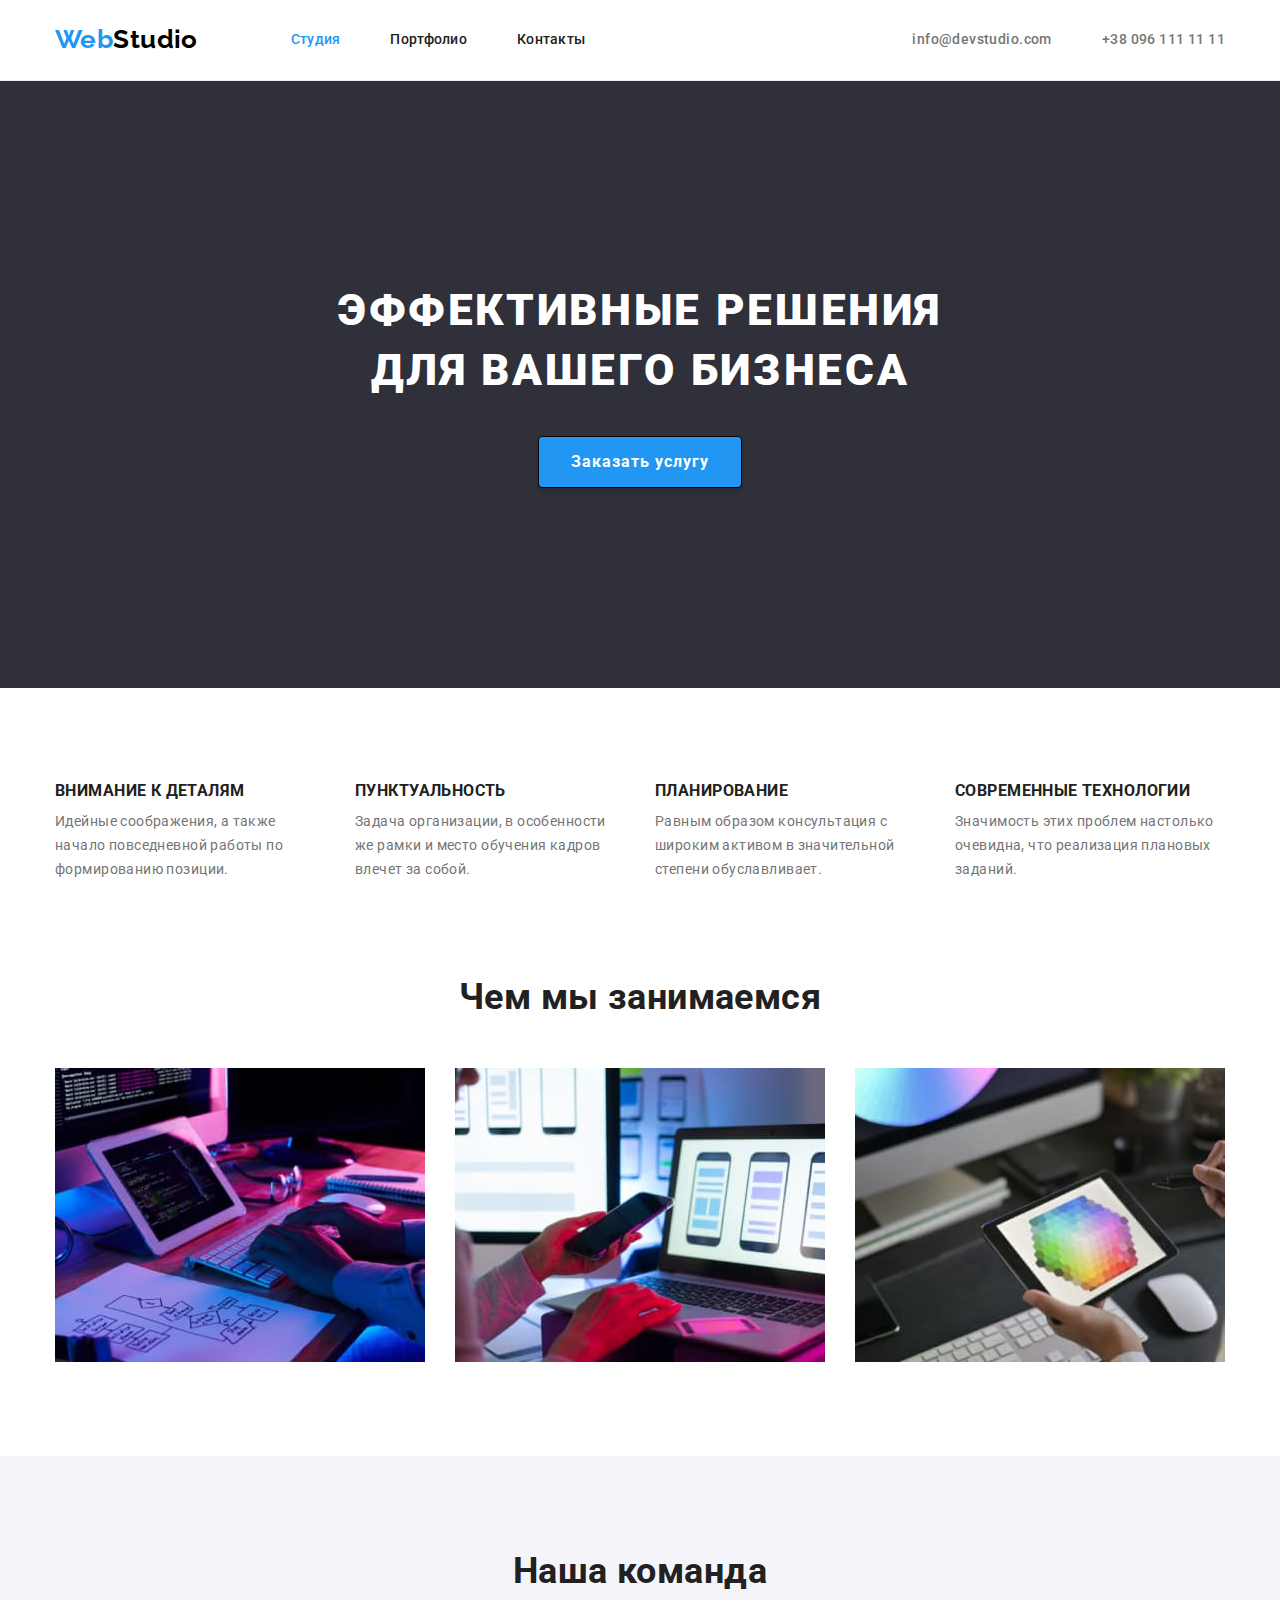
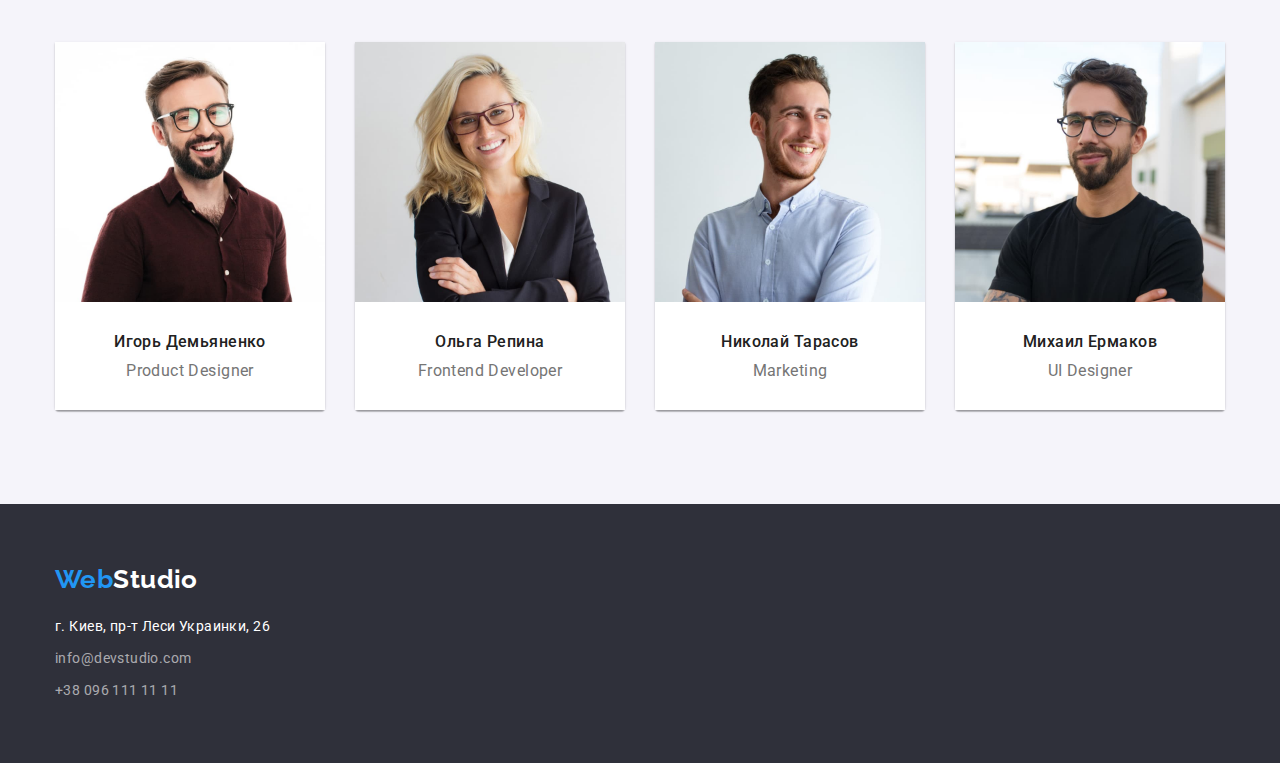
==== index.html @ 7a7e6dae "2231" ====
<!DOCTYPE html>
<html lang="ru">
<head>
    <meta charset="UTF-8">
    <meta name="viewport" content="width=device-width, initial-scale=1.0">
    <title>Document</title>
    <link rel="stylesheet" href="https://cdnjs.cloudflare.com/ajax/libs/modern-normalize/0.6.0/modern-normalize.min.css" />
    <link rel="stylesheet" href="./css/style.css">
    <link rel="preconnect" href="https://fonts.gstatic.com">
    <link href="https://fonts.googleapis.com/css2?family=Raleway:wght@700&family=Roboto:wght@400;500;700;900&display=swap"
        rel="stylesheet">
</head>
<body>
    <!-- Шапка сайта-->
    <header class="header">
        <div class="container header-container">
        <nav class="nav">
            <a href="./index.html" class="logo"> <span class="logo-first-part">Web</span>Studio</a>
            <ul class="nav-list list">
                <li class="nav-item"><a href="./index.html" class="link current">Студия</a> </li>
                <li class="nav-item"><a href="./portfolio.html" class="link">Портфолио</a></li>
                <li class="nav-item"><a href="" class="link">Контакты</a></li>
            </ul>
        </nav>
        <ul class="header-contacts list">
           <li class="contact-item"><a href="mailto:info@devstudio.com" class="link">info@devstudio.com</a></li>
           <li class="contact-item"><a href="tel:+380961111111" class="link">+38 096 111 11 11</a></li> 
        </ul>
        </div>
    </header>
    <main>
<!--  Герой  -->
        <section class="hero ">
            <div class="container hero-container">
                <h1 class="hero-main-title">Эффективные решения <br> для вашего бизнеса</h1>
                <button type="button" class="button">Заказать услугу</button>
            </div>
        </section>
        
        <!-- Преимущества -->
        <section class="advantage section ">
            <div class="container">
            <h2 class="advantage-title visually-hidden">Преимущества</h2> <!--потом в стилях это спрятать-->
            <ul class=" advantage-list list"> 
                <li class="advantage-item">
                    <h3 class="title">Внимание к деталям</h3>
                    <p class="description">Идейные соображения, а также начало повседневной работы по формированию позиции.</p>
                </li>
                <li class="advantage-item">
                    <h3 class="title">Пунктуальность</h3>
                    <p class="description">Задача организации, в особенности же рамки и место обучения кадров влечет за собой.</p>
                </li>
                <li class="advantage-item">
                    <h3 class="title">Планирование</h3>
                    <p class="description">Равным образом консультация с широким активом в значительной степени обуславливает.</p>
                </li>
                <li class="advantage-item">
                    <h3 class="title">Современные технологии</h3>
                    <p class="description">Значимость этих проблем настолько очевидна, что реализация плановых заданий.</p>
                </li>
            </ul>
            </div>
        </section>
<!--  чем мы занимаемся  -->
        <section class="services section">
             <div class="container">
            <h2 class="services-title">Чем мы занимаемся</h2>
            <ul class="services-list list">
                <li class="services-item"><img src="./image/box1.jpg" alt="первое занятие" width="370"></li>
                <li class="services-item"><img src="./image/box2.jpg" alt="второе занятие" width="370"></li>
                <li class="services-item"><img src="./image/box3.jpg" alt="третее занятие" width="370"></li>
            </ul>
            </div>
        </section>
<!--  Наша команда  -->
        <section class="team section">
            <div class="container">
            <h2 class="team-title">Наша команда</h2>
            <ul class="team-list list">
                <li class="team-item"><img src="./image/teamCard1.jpg" alt="фото" width="270">
                    <div class="teamcard">
                        <h3 class="title">Игорь Демьяненко</h3>
                        <p class="profession">Product Designer</p>
                    </div>
                </li>
                <li class="team-item"><img src="./image/teamCard2.jpg" alt="фото" width="270">
                    <div class="teamcard">
                        <h3 class="title">Ольга Репина</h3>
                        <p class="profession">Frontend Developer</p>
                    </div>
                </li>
                <li class="team-item"><img src="./image/teamCard3.jpg" alt="фото" width="270">
                    <div class="teamcard">
                        <h3 class="title">Николай Тарасов</h3>
                        <p class="profession">Marketing</p>
                    </div>
                </li>
                <li class="team-item"><img src="./image/teamCard4.jpg" alt="фото" width="270">
                    <div class="teamcard">
                        <h3 class="title">Михаил Ермаков</h3>
                        <p class="profession">UI Designer</p>
                    </div>
                </li>
            </ul>
            </div>
        </section>
    </main>
<!--  Подвал  -->
    <footer class="footer">
        <div class="container footer-conteiner">
            <div class="footer-logo"><a href="./index.html" class="logo"> <span class="logo-first-part">Web</span>Studio</a></div>
            <address class="footer-address">
                <ul class=" footer-address-list list">
                    <li class="footer-item"><a href="https://goo.gl/maps/7bhKxrSPHDtLt3ww5" class="map link">г. Киев, пр-т Леси Украинки, 26</a></li>
                    <li class="footer-item"><a href="mailto:info@devstudio.com" class="link">info@devstudio.com </a></li>
                    <li class="footer-item"><a href="tel:+380961111111" class="link">+38 096 111 11 11</a></li>
                </ul>  
            </address>
        </div>
    </footer>  
</body>
</html>
---- css/style.css ----
/* цвет основного текста rgba(33, 33, 33, 1)
 */
/* вторичный цвет текста rgba(117, 117, 117, 1) 
;
 */
/* белый rgba(255, 255, 255, 1)  */
/* акцент rgba(33, 150, 243, 1)
 */
/* вторичный цвет фона rgba(245, 244, 250, 1) */

:root {
  --primary-text-color: rgba(117, 117, 117, 1);
  --title-text-color: rgba(33, 33, 33, 1);
  --accent-color: rgba(33, 150, 243, 1);
  --primary-white-color: rgba(255, 255, 255, 1);
  --secondary-grey-color: rgba(245, 244, 250, 1);
  --primary-logo-color: rgba(0, 0, 0, 1);
  --footer-contacts-color: rgba(255, 255, 255, 0.6);
  --border-header-bottom: rgba(236, 236, 236, 1);
  --background-color: rgba(47, 48, 58, 1);
}

body {
  background-color: var(--primary-white-color);
  color: var(--primary-text-color);
  font-family: 'Roboto', sans-serif;
  font-weight: normal;
  font-size: 14px;
  letter-spacing: 0.03em;
}

/* ------------------------------- Components ------------------------------- */

.list {
  list-style: none;
}
.link {
  text-decoration: none;
}
h1,
h2,
h3,
h4,
h5,
p {
  margin-top: 0;
  margin-bottom: 0;
}
ul,
li {
  margin-top: 0;
  margin-bottom: 0;
  padding-left: 0;
}
img {
  display: block;
}
.container {
  margin: 0 auto;
  width: 1200px;
  padding-left: 15px;
  padding-right: 15px;
}
.section {
  padding-top: 94px;
  padding-bottom: 94px;
}

/* ----------------------------- End  Components ---------------------------- */

/* --------------------------------- Header --------------------------------- */
/* ---------------------------------- logo ---------------------------------- */
.header {
  border-bottom: 1px solid var(--border-header-bottom);
  padding-top: 24px;
  padding-bottom: 25px;
}
.header-container {
  display: flex;
  align-items: center;
  justify-content: space-between;
}
.nav {
  display: flex;
  align-items: center;
}
.nav-list {
  display: flex;
  align-items: center;
}
.nav-item:not(:last-child) {
  margin-right: 50px;
}
.logo {
  font-family: 'Raleway', sans-serif;
  font-weight: bold;
  font-size: 26px;
  line-height: 1.19;
  text-decoration: none;
  margin-right: 93px;
}
.logo-first-part {
  color: var(--accent-color);
}
.header .logo {
  color: var(--primary-logo-color);
}
/*                                  End logo                                  */

.nav-list .link {
  color: var(--title-text-color);
  font-weight: 500;
  line-height: 1.14;
  letter-spacing: 0.02em;
}
.header-contacts {
  display: flex;
  align-items: center;
}
.contact-item:not(:last-child) {
  margin-right: 50px;
}
.header-contacts .link {
  color: var(--primary-text-color);
  font-weight: 500;
}
.nav-list .link:hover,
.nav-list .link:focus,
.header-contacts .link:hover,
.header-contacts .link:focus {
  color: var(--accent-color);
}
.nav-list .link.current {
  color: var(--accent-color);
}
/* ------------------------------ End header ------------------------------ */

/* ---------------------------------- Hero ---------------------------------- */

.hero {
  background-color: var(--background-color);
  padding-top: 200px;
  padding-bottom: 200px;
  text-align: center;
}
.hero-main-title {
  color: var(--primary-white-color);
  font-weight: 900;
  font-size: 44px;
  line-height: 1.36;
  text-align: center;
  letter-spacing: 0.06em;
  text-transform: uppercase;
  /* Так можно делать или это полный пипец? */
  margin-bottom: 35px;
}
/* Button */
.button {
  color: var(--primary-white-color);
  background-color: var(--accent-color);
  font-weight: bold;
  font-size: 16px;
  line-height: 1.87;
  text-align: center;
  letter-spacing: 0.06em;
  cursor: pointer;
  padding: 10px 32px;
  border: 1px solid var(--primary-logo-color);
  box-shadow: 0px 4px 4px rgba(0, 0, 0, 0.15);
  border-radius: 4px;
}
.button:focus,
.button:hover {
  background-color: rgb(24, 140, 232);
}
/* -------------------------------- End hero -------------------------------- */

/* -------------------------------- Advantage ------------------------------- */
.advantage {
  padding-bottom: 0;
  padding-bottom: 47px;
}
.advantage-list {
  display: flex;
  align-items: center;
  margin-left: -30px;
}
.advantage-item {
  margin-left: 30px;
  flex-basis: calc((100% - 120px) / 4);
}
.advantage-list .title {
  line-height: 1.14;
  text-transform: uppercase;
  color: var(--title-text-color);
  font-weight: bold;
  margin-bottom: 10px;
}
.advantage-list .description {
  line-height: 1.71;
}

.visually-hidden {
  position: absolute;
  width: 1px;
  height: 1px;
  margin: -1px;
  border: 0;
  padding: 0;
  white-space: nowrap;
  clip-path: inset(100%);
  clip: rect(0 0 0 0);
  overflow: hidden;
}
/* ------------------------------ End Advantage ----------------------------- */

/* -------------------------------- Services -------------------------------- */
.services {
  padding-top: 0;
  padding-top: 47px;
}
.services-title {
  margin-bottom: 50px;
  font-weight: bold;
  font-size: 36px;
  line-height: 1.17;
  text-align: center;
  color: var(--title-text-color);
}
.services-list {
  display: flex;
  align-items: center;
  margin-left: -30px;
}
.services-item {
  margin-left: 30px;
  flex-basis: calc((100% - 90px) / 3);
}
/* ------------------------------ End Services ------------------------------ */

/* ---------------------------------- Team ---------------------------------- */
.team {
  background-color: var(--secondary-grey-color);
}
.team-title {
  font-weight: bold;
  font-size: 36px;
  line-height: 1.17;
  text-align: center;
  color: var(--title-text-color);
  margin-bottom: 50px;
}
.team-list {
  display: flex;
  align-items: center;
  margin-left: -30px;
  margin-top: -30px;
  text-align: center;
}
.team-item {
  margin-top: 30px;
  margin-left: 30px;
  flex-basis: calc((100% - 120px) / 4);
  box-shadow: 0px 1px 3px rgba(0, 0, 0, 0.12), 0px 1px 1px rgba(0, 0, 0, 0.14),
    0px 2px 1px rgba(0, 0, 0, 0.2);
  border-radius: 0px 0px 4px 4px;
}
.team-list .title {
  font-weight: 500;
  font-size: 16px;
  line-height: 1.19;
  color: var(--title-text-color);
  margin-bottom: 10px;
}
.team-list .profession {
  font-size: 16px;
  line-height: 1.19;
}
.teamcard {
  padding-top: 30px;
  padding-bottom: 30px;
  background-color: var(--primary-white-color);
}

/* -------------------------------- End team -------------------------------- */

/* --------------------------------- Footer --------------------------------- */
/* ---------------------------------- logo ---------------------------------- */

.footer {
  background-color: var(--background-color);
  padding-top: 60px;
  padding-bottom: 60px;
}

.footer .logo {
  color: var(--primary-white-color);
}
.footer-logo {
  margin-bottom: 20px;
}
/*                                  End logo                                  */
.footer-address-list .link {
  line-height: 1.71;
  color: var(--footer-contacts-color);
  font-style: normal;
}
.footer-address-list {
  display: flex;
  flex-direction: column;
}
.footer-item:not(:last-child) {
  margin-bottom: 8px;
}
.footer-address-list .map {
  color: var(--primary-white-color);
}

.footer-address .link:hover,
.footer-address .link:focus,
.footer-address-list .link:hover,
.footer-address-list .link:focus {
  color: var(--accent-color);
}

/* -------------------------------- Portfolio ------------------------------- */
/* filtr pozition */
.portfolio-filtr {
  display: flex;
  justify-content: center;
  margin-bottom: 50px;
}
.filtr-item:not(:last-child) {
  margin-right: 8px;
}
.filtr-item:last-child {
  margin-right: 0;
}
/* End filtr pozition */

.portfolio-filtr .button {
  color: var(--title-text-color);
  background-color: var(--secondary-grey-color);
  font-weight: 500;
  line-height: 1.39;
  padding: 6px 22px;
  box-shadow: none;
  border: 0;
}
.portfolio-filtr .button:focus,
.portfolio-filtr .button:hover {
  color: var(--primary-white-color);
  background-color: var(--accent-color);
  box-shadow: 0px 3px 1px rgba(0, 0, 0, 0.1), 0px 1px 2px rgba(0, 0, 0, 0.08),
    0px 2px 2px rgba(0, 0, 0, 0.12);
}

.portfolio-list {
  display: flex;
  flex-wrap: wrap;
  margin-bottom: -30px;
}
.portfolio-item:nth-child(n) {
  margin-right: 30px;
  margin-bottom: 30px;
}
.portfolio-item:nth-child(3n) {
  margin-right: 0;
}

.portfolio-list .portfolio-title {
  color: var(--title-text-color);
  font-style: 700;
  font-size: 18px;
  line-height: 1.71;
  letter-spacing: 0.06em;
  margin-bottom: 4px;
}

.portfolio-list .description {
  font-size: 16px;
  line-height: 1.87;
}
.portflio-text-position {
  padding: 20px 24px;
  border: 1px solid #eeeeee;
  border-top: 0;
}
/* --------------------------------End Portfolio ------------------------------- */
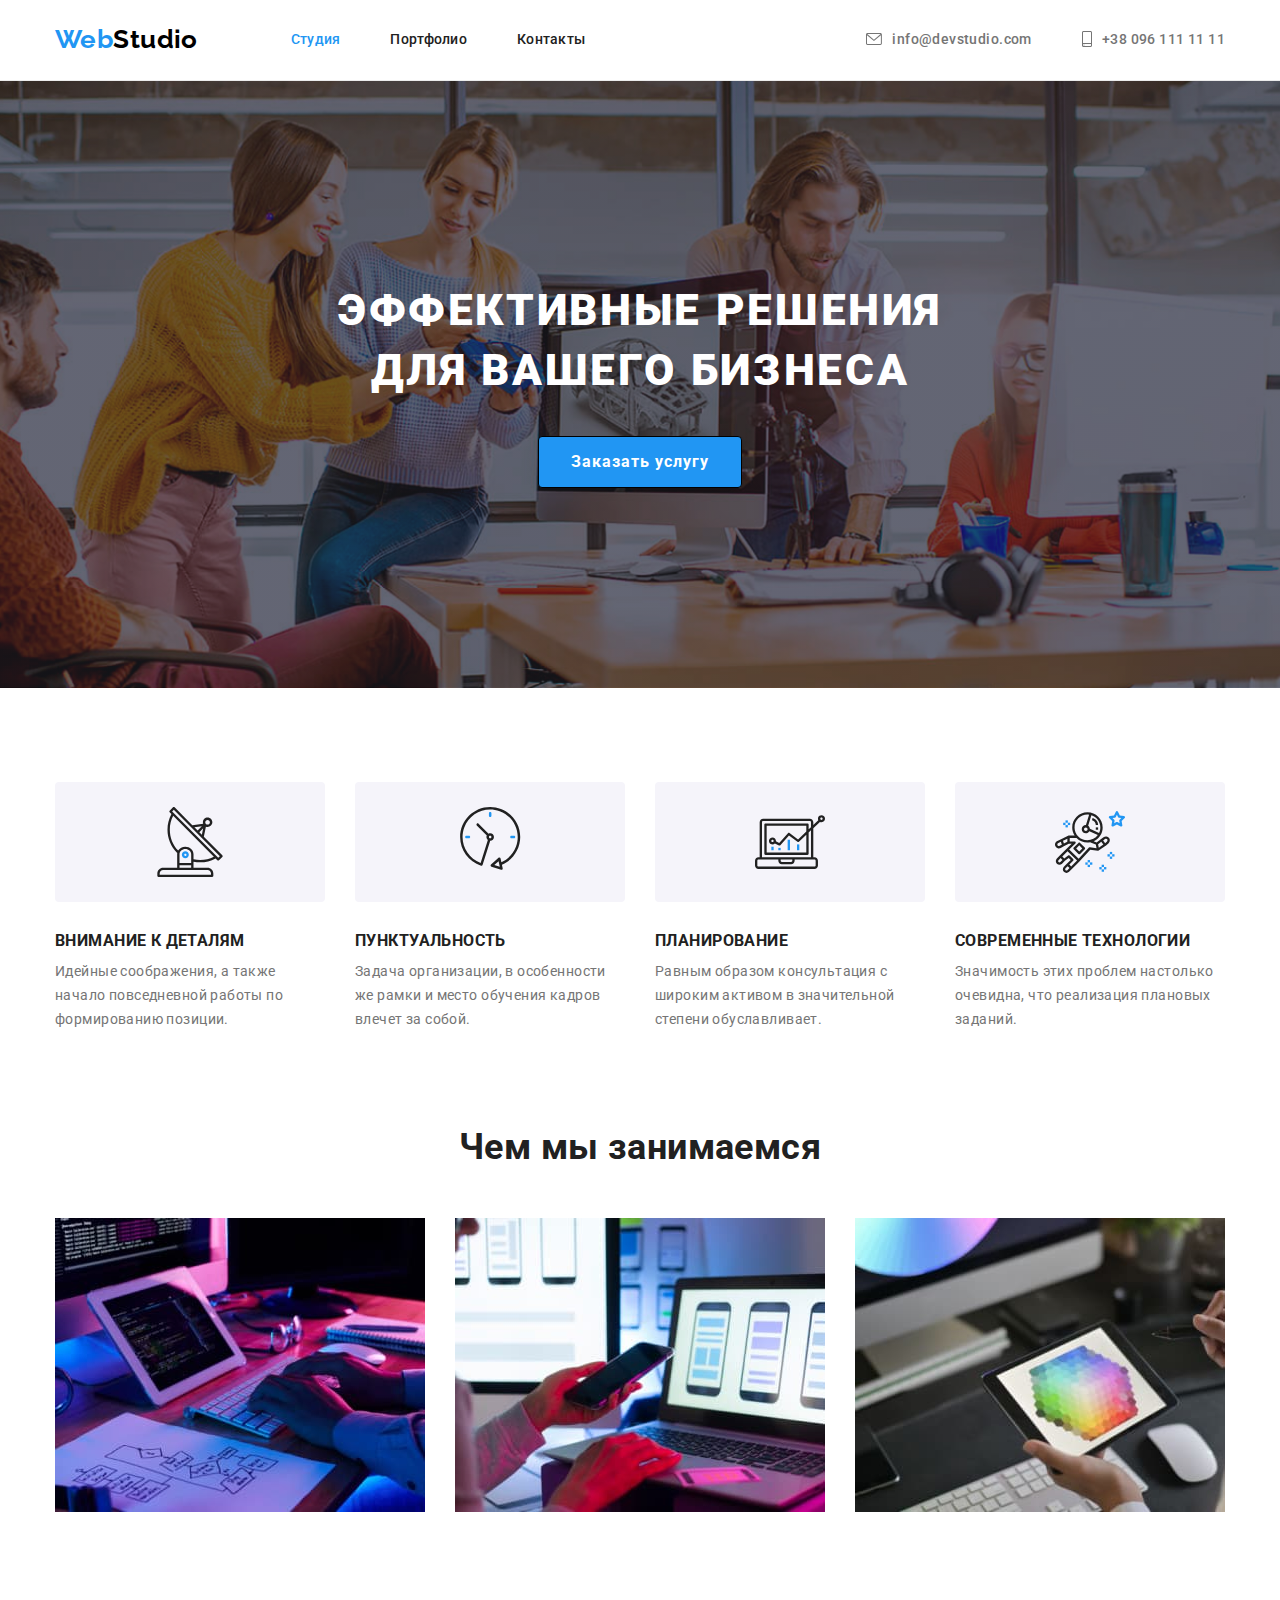
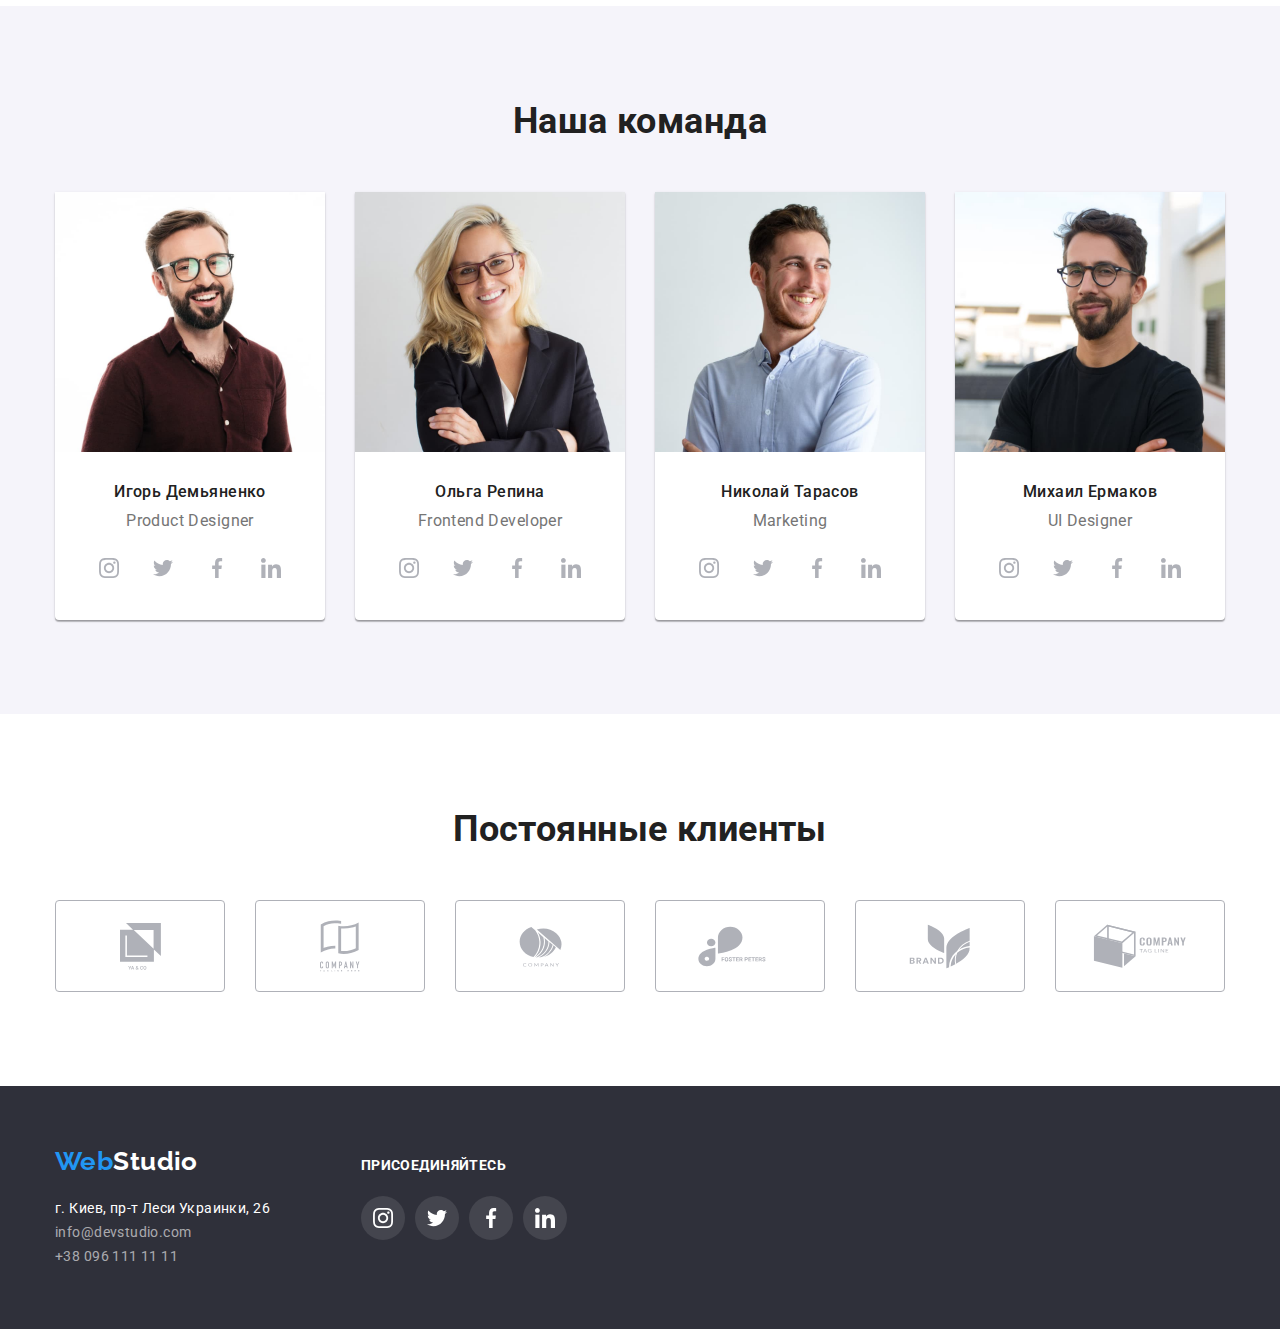
==== commit 4d9bd269: "дз" ====
--- a/index.html
+++ b/index.html
@@ -20,11 +20,17 @@
                 <li class="nav-item"><a href="./index.html" class="link current">Студия</a> </li>
                 <li class="nav-item"><a href="./portfolio.html" class="link">Портфолио</a></li>
                 <li class="nav-item"><a href="" class="link">Контакты</a></li>
-            </ul>
+            </ul> 
         </nav>
         <ul class="header-contacts list">
-           <li class="contact-item"><a href="mailto:info@devstudio.com" class="link">info@devstudio.com</a></li>
-           <li class="contact-item"><a href="tel:+380961111111" class="link">+38 096 111 11 11</a></li> 
+           <li class="contact-item">
+               <a href="mailto:info@devstudio.com" class="link"> <svg class="email-icon">
+                <use href="./image/icons.svg#envelope"></use>
+            </svg>info@devstudio.com</a></li>
+           <li class="contact-item">
+        <a href="tel:+380961111111" class="link"> <svg class="tell-icon">
+            <use href="./image/icons.svg#smartphone"></use></svg> +38 096 111 11 11</a>
+        </li> 
         </ul>
         </div>
     </header>
@@ -43,18 +49,42 @@
             <h2 class="advantage-title visually-hidden">Преимущества</h2> <!--потом в стилях это спрятать-->
             <ul class=" advantage-list list"> 
                 <li class="advantage-item">
+                    <div class="advantage-icon">
+                        <svg class="icon">
+                            <use href="./image/icons.svg#antenna">
+                            </use>
+                        </svg>
+                    </div>
                     <h3 class="title">Внимание к деталям</h3>
                     <p class="description">Идейные соображения, а также начало повседневной работы по формированию позиции.</p>
                 </li>
                 <li class="advantage-item">
+                    <div class="advantage-icon">
+                        <svg class="icon" >
+                            <use href="./image/icons.svg#clock">
+                            </use>
+                        </svg>
+                    </div>
                     <h3 class="title">Пунктуальность</h3>
                     <p class="description">Задача организации, в особенности же рамки и место обучения кадров влечет за собой.</p>
                 </li>
                 <li class="advantage-item">
+                    <div class="advantage-icon">
+                        <svg class="icon">
+                            <use href="./image/icons.svg#diagram">
+                            </use>
+                        </svg>
+                    </div>
                     <h3 class="title">Планирование</h3>
                     <p class="description">Равным образом консультация с широким активом в значительной степени обуславливает.</p>
                 </li>
                 <li class="advantage-item">
+                    <div class="advantage-icon">
+                        <svg class="icon">
+                            <use href="./image/icons.svg#astronaut">
+                            </use>
+                        </svg>
+                    </div>
                     <h3 class="title">Современные технологии</h3>
                     <p class="description">Значимость этих проблем настолько очевидна, что реализация плановых заданий.</p>
                 </li>
@@ -81,42 +111,249 @@
                     <div class="teamcard">
                         <h3 class="title">Игорь Демьяненко</h3>
                         <p class="profession">Product Designer</p>
+                        <ul class="social-list list">
+                            <li class="social-list-item">
+                                <a href="" class="social-list-link link">
+                                    <svg class="social-list-icon">
+                                        <use href="./image/icons.svg#instagram"></use>
+                                    </svg>
+                                </a>
+                            </li>
+                            <li class="social-list-item">
+                                <a href="" class="social-list-link link">
+                                    <svg class="social-list-icon">
+                                        <use href="./image/icons.svg#twitter"></use>
+                                    </svg>
+                                </a>
+                            </li>
+                            <li class="social-list-item">
+                                <a href="" class="social-list-link link">
+                                    <svg class="social-list-icon">
+                                        <use href="./image/icons.svg#facebook"></use>
+                                    </svg>
+                                </a>
+                            </li>
+                            <li class="social-list-item">
+                                <a href="" class="social-list-link link">
+                                    <svg class="social-list-icon">
+                                        <use href="./image/icons.svg#linkedin"></use>
+                                    </svg>
+                                </a>
+                            </li>
+                        </ul>
                     </div>
                 </li>
                 <li class="team-item"><img src="./image/teamCard2.jpg" alt="фото" width="270">
                     <div class="teamcard">
                         <h3 class="title">Ольга Репина</h3>
                         <p class="profession">Frontend Developer</p>
+                        <ul class="social-list list">
+                            <li class="social-list-item">
+                                <a href="" class="social-list-link link">
+                                    <svg class="social-list-icon">
+                                        <use href="./image/icons.svg#instagram"></use>
+                                    </svg>
+                                </a>
+                            </li>
+                            <li class="social-list-item">
+                                <a href="" class="social-list-link link">
+                                    <svg class="social-list-icon">
+                                        <use href="./image/icons.svg#twitter"></use>
+                                    </svg>
+                                </a>
+                            </li>
+                            <li class="social-list-item">
+                                <a href="" class="social-list-link link">
+                                    <svg class="social-list-icon">
+                                        <use href="./image/icons.svg#facebook"></use>
+                                    </svg>
+                                </a>
+                            </li>
+                            <li class="social-list-item">
+                                <a href="" class="social-list-link link">
+                                    <svg class="social-list-icon">
+                                        <use href="./image/icons.svg#linkedin"></use>
+                                    </svg>
+                                </a>
+                            </li>
+                        </ul>
                     </div>
                 </li>
                 <li class="team-item"><img src="./image/teamCard3.jpg" alt="фото" width="270">
                     <div class="teamcard">
                         <h3 class="title">Николай Тарасов</h3>
                         <p class="profession">Marketing</p>
+                        <ul class="social-list list">
+                            <li class="social-list-item">
+                                <a href="" class="social-list-link link">
+                                    <svg class="social-list-icon">
+                                        <use href="./image/icons.svg#instagram"></use>
+                                    </svg>
+                                </a>
+                            </li>
+                            <li class="social-list-item">
+                                <a href="" class="social-list-link link">
+                                    <svg class="social-list-icon">
+                                        <use href="./image/icons.svg#twitter"></use>
+                                    </svg>
+                                </a>
+                            </li>
+                            <li class="social-list-item">
+                                <a href="" class="social-list-link link">
+                                    <svg class="social-list-icon">
+                                        <use href="./image/icons.svg#facebook"></use>
+                                    </svg>
+                                </a>
+                            </li>
+                            <li class="social-list-item">
+                                <a href="" class="social-list-link link">
+                                    <svg class="social-list-icon">
+                                        <use href="./image/icons.svg#linkedin"></use>
+                                    </svg>
+                                </a>
+                            </li>
+                        </ul>                    
                     </div>
                 </li>
                 <li class="team-item"><img src="./image/teamCard4.jpg" alt="фото" width="270">
                     <div class="teamcard">
                         <h3 class="title">Михаил Ермаков</h3>
                         <p class="profession">UI Designer</p>
+                        <ul class="social-list list">
+                            <li class="social-list-item">
+                                <a href="" class="social-list-link link">
+                                    <svg class="social-list-icon">
+                                        <use href="./image/icons.svg#instagram"></use>
+                                    </svg>
+                                </a>
+                            </li>
+                            <li class="social-list-item">
+                                <a href="" class="social-list-link link">
+                                    <svg class="social-list-icon">
+                                        <use href="./image/icons.svg#twitter"></use>
+                                    </svg>
+                                </a>
+                            </li>
+                            <li class="social-list-item">
+                                <a href="" class="social-list-link link">
+                                    <svg class="social-list-icon">
+                                        <use href="./image/icons.svg#facebook"></use>
+                                    </svg>
+                                </a>
+                            </li>
+                            <li class="social-list-item">
+                                <a href="" class="social-list-link link">
+                                    <svg class="social-list-icon">
+                                        <use href="./image/icons.svg#linkedin"></use>
+                                    </svg>
+                                </a>
+                            </li>
+                        </ul>
                     </div>
                 </li>
             </ul>
+            
+        </section>
+        <!-- Постоянные клиенты -->
+        <section class="section">
+            <div class="container">
+            <h2 class="company-title">Постоянные клиенты</h2>
+            <ul class="company-list list">
+                <li class="company-list-item">
+                    <a href="" class="company-list-link link">
+                        <svg class="company-list-icon" width="41px" height="57px" >
+                            <use href="./image/icons.svg#company1" ></use>
+                        </svg>
+                    </a>
+                </li>
+                <li class="company-list-item">
+                    <a href="" class="company-list-link link">
+                        <svg class="company-list-icon" width="40px" height="52px">
+                            <use href="./image/icons.svg#company2"></use>
+                        </svg>
+                    </a>
+                </li>
+                <li class="company-list-item">
+                    <a href="" class="company-list-link link">
+                        <svg class="company-list-icon" width="43px" height="41px">
+                            <use href="./image/icons.svg#company3" ></use>
+                        </svg>
+                    </a>
+                </li>
+                <li class="company-list-item">
+                    <a href="" class="company-list-link link">
+                        <svg class="company-list-icon" width="84px" height="41px">
+                            <use href="./image/icons.svg#company4"></use>
+                        </svg>
+                    </a>
+                </li>
+                <li class="company-list-item">
+                    <a href="" class="company-list-link link">
+                        <svg class="company-list-icon" width="62px" height="45px">
+                            <use href="./image/icons.svg#company5"></use>
+                        </svg>
+                    </a>
+                </li>
+                <li class="company-list-item">
+                    <a href="" class="company-list-link link">
+                        <svg class="company-list-icon" width="94px" height="44px">
+                            <use href="./image/icons.svg#company6"></use>
+                        </svg>
+                    </a>
+                </li>
+            </ul> 
             </div>
         </section>
     </main>
 <!--  Подвал  -->
     <footer class="footer">
         <div class="container footer-conteiner">
-            <div class="footer-logo"><a href="./index.html" class="logo"> <span class="logo-first-part">Web</span>Studio</a></div>
+            <div class="logo-address">
+            <div class="footer-logo"><a href="./index.html" class="logo"> <span class="logo-first-part">Web</span>Studio</a>
+            </div>
             <address class="footer-address">
                 <ul class=" footer-address-list list">
-                    <li class="footer-item"><a href="https://goo.gl/maps/7bhKxrSPHDtLt3ww5" class="map link">г. Киев, пр-т Леси Украинки, 26</a></li>
+                    <li class="footer-item"><a href="https://goo.gl/maps/7bhKxrSPHDtLt3ww5" class="map link">г. Киев, пр-т
+                            Леси Украинки, 26</a></li>
                     <li class="footer-item"><a href="mailto:info@devstudio.com" class="link">info@devstudio.com </a></li>
                     <li class="footer-item"><a href="tel:+380961111111" class="link">+38 096 111 11 11</a></li>
-                </ul>  
+                </ul>
             </address>
         </div>
-    </footer>  
+        <div class="social-link">
+            <h3 class="get-in">Присоединяйтесь</h3>
+        <ul class="social-list list">
+            <li class="social-list-item">
+                <a href="" class="social-list-link link">
+                    <svg class="social-list-icon">
+                        <use href="./image/icons.svg#instagram"></use>
+                    </svg>
+                </a>
+            </li>
+            <li class="social-list-item">
+                <a href="" class="social-list-link link">
+                    <svg class="social-list-icon">
+                        <use href="./image/icons.svg#twitter"></use>
+                    </svg>
+                </a>
+            </li>
+            <li class="social-list-item">
+                <a href="" class="social-list-link link">
+                    <svg class="social-list-icon">
+                        <use href="./image/icons.svg#facebook"></use>
+                    </svg>
+                </a>
+            </li>
+            <li class="social-list-item">
+                <a href="" class="social-list-link link">
+                    <svg class="social-list-icon">
+                        <use href="./image/icons.svg#linkedin"></use>
+                    </svg>
+                </a>
+            </li>
+        </ul>
+        </div>
+    </div>
+    </footer>
 </body>
 </html>--- a/css/style.css
+++ b/css/style.css
@@ -18,6 +18,7 @@
   --footer-contacts-color: rgba(255, 255, 255, 0.6);
   --border-header-bottom: rgba(236, 236, 236, 1);
   --background-color: rgba(47, 48, 58, 1);
+  --social-link-color: rgba(175, 177, 184, 1);
 }
 
 body {
@@ -117,6 +118,11 @@
   display: flex;
   align-items: center;
 }
+.contact-item .link {
+  display: flex;
+  align-items: center;
+}
+
 .contact-item:not(:last-child) {
   margin-right: 50px;
 }
@@ -124,15 +130,31 @@
   color: var(--primary-text-color);
   font-weight: 500;
 }
+.email-icon {
+  content: '';
+  width: 16px;
+  height: 12px;
+  margin-right: 10px;
+  fill: currentColor;
+}
+.tell-icon {
+  content: '';
+  width: 10px;
+  height: 16px;
+  margin-right: 10px;
+  fill: currentColor;
+}
 .nav-list .link:hover,
 .nav-list .link:focus,
-.header-contacts .link:hover,
-.header-contacts .link:focus {
+.contact-item .link:hover,
+.contact-item .link:focus {
   color: var(--accent-color);
 }
+
 .nav-list .link.current {
   color: var(--accent-color);
 }
+
 /* ------------------------------ End header ------------------------------ */
 
 /* ---------------------------------- Hero ---------------------------------- */
@@ -142,6 +164,14 @@
   padding-top: 200px;
   padding-bottom: 200px;
   text-align: center;
+  background-image: linear-gradient(
+      rgba(47, 48, 58, 0.4),
+      rgba(47, 48, 58, 0.4)
+    ),
+    url('../image/hero/bg.png');
+  background-repeat: no-repeat;
+  background-position: center;
+  background-size: cover;
 }
 .hero-main-title {
   color: var(--primary-white-color);
@@ -176,6 +206,22 @@
 /* -------------------------------- End hero -------------------------------- */
 
 /* -------------------------------- Advantage ------------------------------- */
+.advantage-icon {
+  display: flex;
+  justify-content: center;
+  align-items: center;
+  width: 270px;
+  height: 120px;
+  margin-bottom: 30px;
+  background: #f5f4fa;
+  border-radius: 4px;
+}
+
+.icon {
+  width: 70px;
+  height: 70px;
+}
+
 .advantage {
   padding-bottom: 0;
   padding-bottom: 47px;
@@ -264,6 +310,7 @@
   box-shadow: 0px 1px 3px rgba(0, 0, 0, 0.12), 0px 1px 1px rgba(0, 0, 0, 0.14),
     0px 2px 1px rgba(0, 0, 0, 0.2);
   border-radius: 0px 0px 4px 4px;
+  background-color: var(--primary-white-color);
 }
 .team-list .title {
   font-weight: 500;
@@ -275,31 +322,108 @@
 .team-list .profession {
   font-size: 16px;
   line-height: 1.19;
+  margin-bottom: 16px;
 }
 .teamcard {
   padding-top: 30px;
   padding-bottom: 30px;
-  background-color: var(--primary-white-color);
+}
+/* социальные сети */
+.social-list {
+  display: flex;
+  justify-content: space-between;
+  padding-left: 32px;
+  padding-right: 32px;
+}
+
+.social-list-link {
+  display: flex;
+  justify-content: center;
+  align-items: center;
+  width: 44px;
+  height: 44px;
+  border-radius: 50%;
+}
+
+.social-list-icon {
+  width: 20px;
+  height: 20px;
+  fill: var(--social-link-color);
+}
+.social-list-link:hover,
+.social-list-link:focus {
+  background-color: var(--accent-color);
+}
+.social-list-link:hover .social-list-icon,
+.social-list-link:focus .social-list-icon {
+  fill: var(--primary-white-color);
 }
 
 /* -------------------------------- End team -------------------------------- */
 
+/* company */
+.company-title {
+  font-weight: bold;
+  font-size: 36px;
+  line-height: 1.17;
+  text-align: center;
+  color: var(--title-text-color);
+  margin-bottom: 50px;
+}
+
+.company-list {
+  display: flex;
+}
+.company-list-link {
+  display: flex;
+  box-sizing: border-box;
+  justify-content: center;
+  align-items: center;
+  width: 170px;
+  height: 92px;
+  border: 1px solid #afb1b8;
+  border-radius: 4px;
+}
+.company-list-item:not(:last-child) {
+  margin-right: 30px;
+}
+
+.company-list-icon {
+  fill: var(--social-link-color);
+}
+.company-list-item:hover .company-list-link,
+.company-list-item:focus .company-list-link {
+  border-color: var(--accent-color);
+}
+
+.company-list-link:hover .company-list-icon,
+.company-list-link:focus .company-list-icon {
+  fill: var(--accent-color);
+}
+
+/*  end company */
 /* --------------------------------- Footer --------------------------------- */
 /* ---------------------------------- logo ---------------------------------- */
 
+.footer .logo {
+  color: var(--primary-white-color);
+}
+.footer-logo {
+  margin-bottom: 20px;
+}
+/*                                  End logo                                  */
 .footer {
   background-color: var(--background-color);
   padding-top: 60px;
   padding-bottom: 60px;
 }
-
-.footer .logo {
-  color: var(--primary-white-color);
-}
-.footer-logo {
-  margin-bottom: 20px;
-}
-/*                                  End logo                                  */
+.footer-conteiner {
+  display: flex;
+  align-items: baseline;
+}
+.logo-address {
+  margin-right: 70px;
+}
 .footer-address-list .link {
   line-height: 1.71;
   color: var(--footer-contacts-color);
@@ -309,7 +433,7 @@
   display: flex;
   flex-direction: column;
 }
-.footer-item:not(:last-child) {
+.footer-address-item:not(:last-child) {
   margin-bottom: 8px;
 }
 .footer-address-list .map {
@@ -321,6 +445,36 @@
 .footer-address-list .link:hover,
 .footer-address-list .link:focus {
   color: var(--accent-color);
+}
+/* Социальные ссылки */
+.get-in {
+  margin-bottom: 22px;
+  text-transform: uppercase;
+  font-weight: bold;
+  font-size: 14px;
+  line-height: 1.14;
+  color: var(--primary-white-color);
+}
+
+.footer .social-list {
+  padding: 0;
+}
+.footer .social-list-item:not(:last-child) {
+  margin-right: 10px;
+}
+.footer .social-list-link {
+  background-color: rgb(68, 69, 78);
+}
+.footer .social-list-icon {
+  fill: var(--primary-white-color);
+}
+
+.footer.social-list-link:not(:last-child) {
+  margin-right: 10px;
+}
+.footer .social-list-link:hover,
+.footer .social-list-link:focus {
+  background-color: var(--accent-color);
 }
 
 /* -------------------------------- Portfolio ------------------------------- */
@@ -386,4 +540,9 @@
   border: 1px solid #eeeeee;
   border-top: 0;
 }
+.portfolio-item:focus,
+.portfolio-item:hover {
+  box-shadow: 0px 1px 1px rgba(0, 0, 0, 0.12), 0px 4px 4px rgba(0, 0, 0, 0.06),
+    1px 4px 6px rgba(0, 0, 0, 0.16);
+}
 /* --------------------------------End Portfolio ------------------------------- */
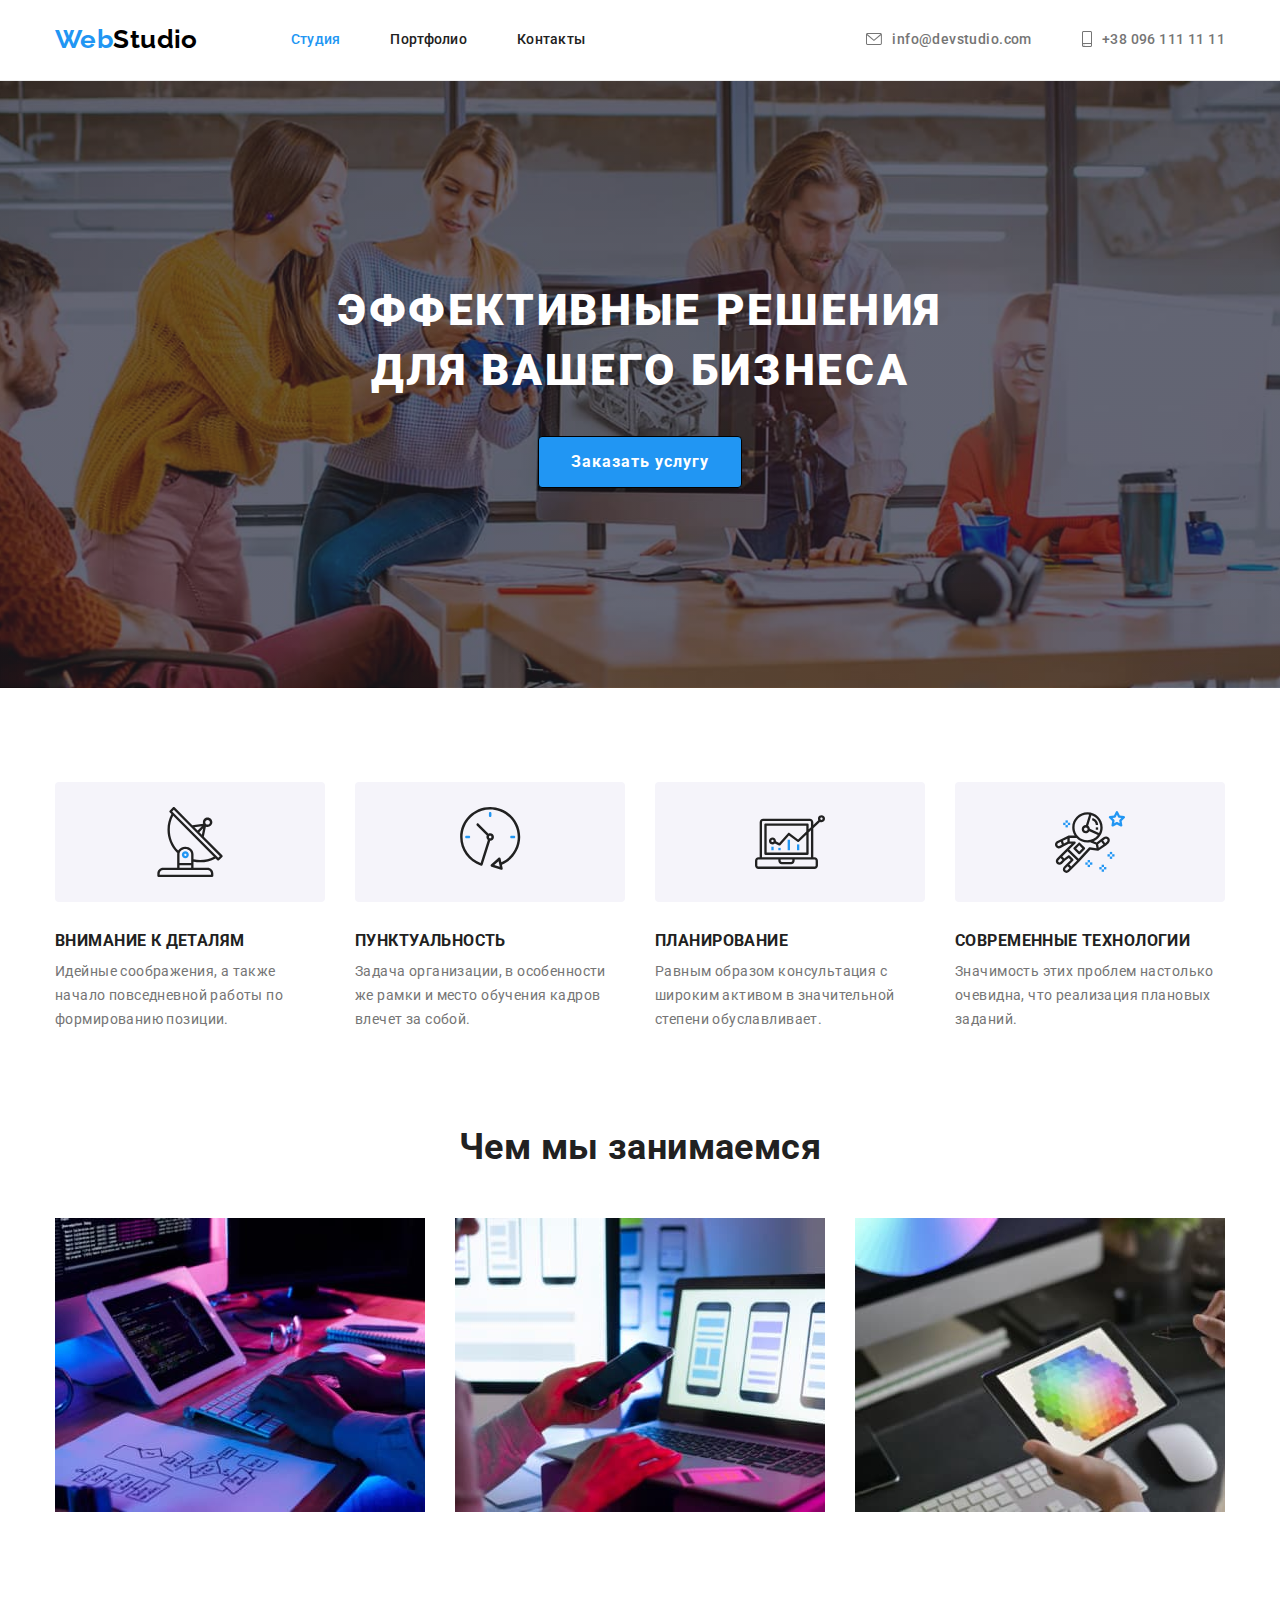
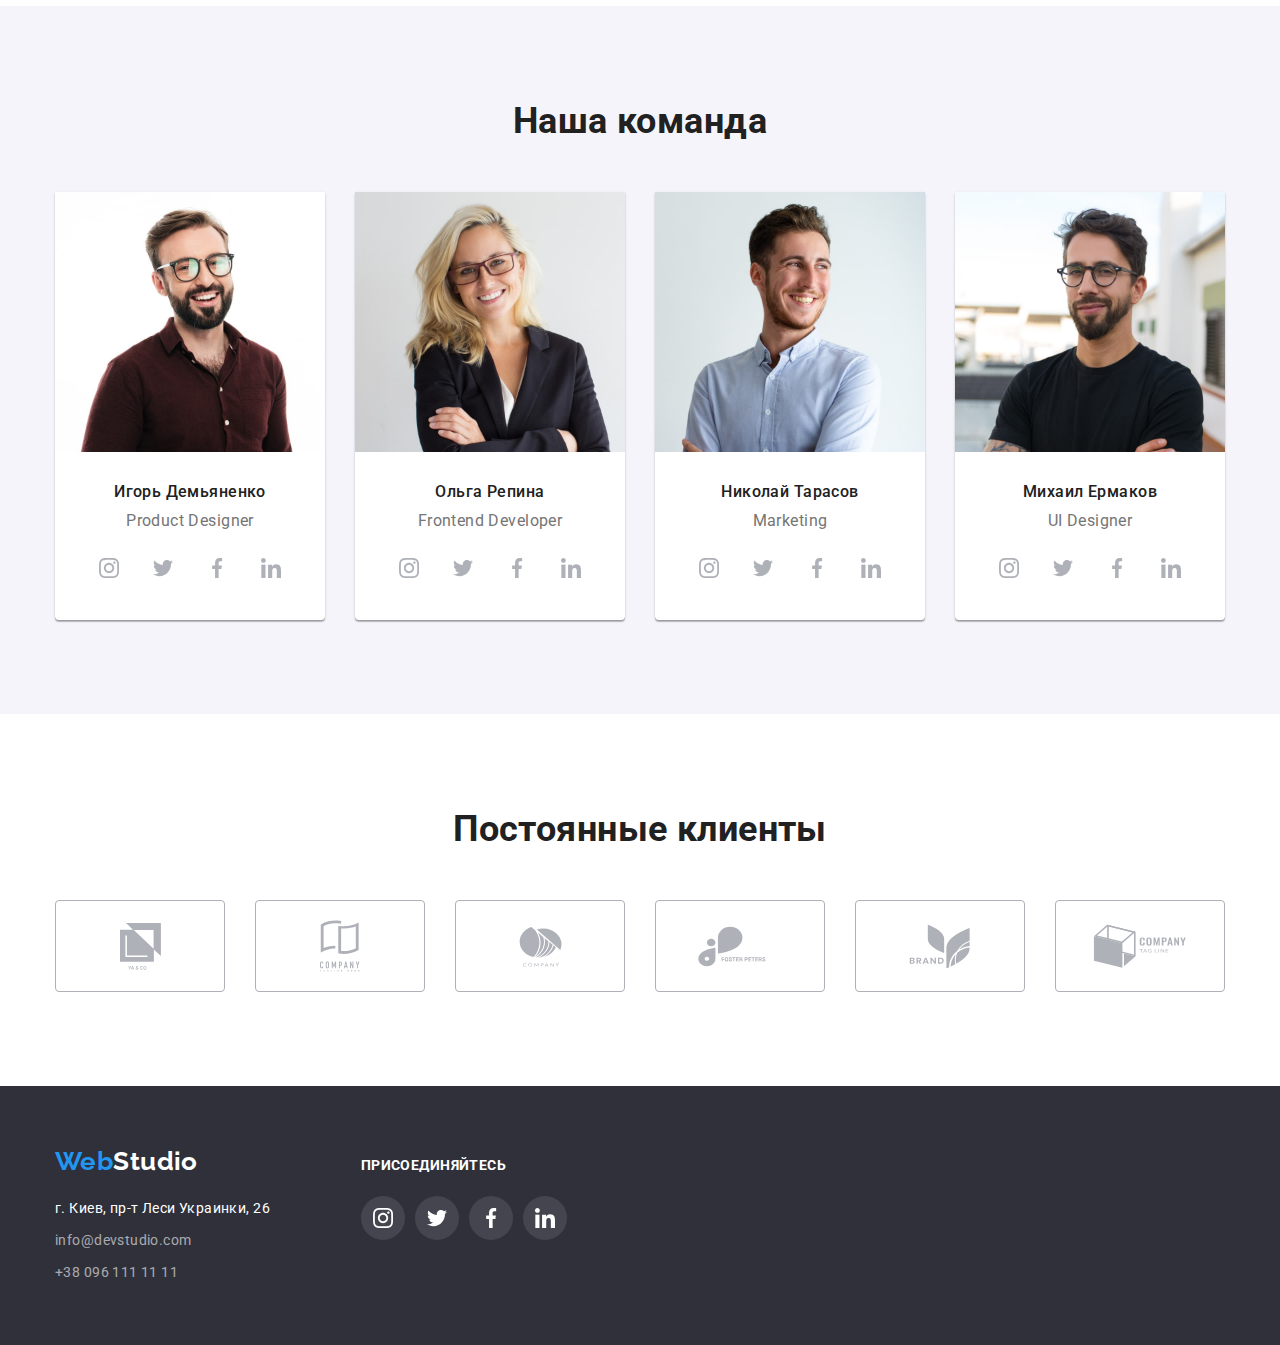
==== commit 353b2949: "дз" ====
--- a/index.html
+++ b/index.html
@@ -104,7 +104,7 @@
         </section>
 <!--  Наша команда  -->
         <section class="team section">
-            <div class="container">
+            <div class="container"> 
             <h2 class="team-title">Наша команда</h2>
             <ul class="team-list list">
                 <li class="team-item"><img src="./image/teamCard1.jpg" alt="фото" width="270">
@@ -252,7 +252,7 @@
                     </div>
                 </li>
             </ul>
-            
+        </div>
         </section>
         <!-- Постоянные клиенты -->
         <section class="section">
@@ -313,10 +313,10 @@
             </div>
             <address class="footer-address">
                 <ul class=" footer-address-list list">
-                    <li class="footer-item"><a href="https://goo.gl/maps/7bhKxrSPHDtLt3ww5" class="map link">г. Киев, пр-т
+                    <li class="footer-address-item"><a href="https://goo.gl/maps/7bhKxrSPHDtLt3ww5" class="map link">г. Киев, пр-т
                             Леси Украинки, 26</a></li>
-                    <li class="footer-item"><a href="mailto:info@devstudio.com" class="link">info@devstudio.com </a></li>
-                    <li class="footer-item"><a href="tel:+380961111111" class="link">+38 096 111 11 11</a></li>
+                    <li class="footer-address-item"><a href="mailto:info@devstudio.com" class="link">info@devstudio.com </a></li>
+                    <li class="footer-address-item"><a href="tel:+380961111111" class="link">+38 096 111 11 11</a></li>
                 </ul>
             </address>
         </div>
--- a/css/style.css
+++ b/css/style.css
@@ -29,7 +29,6 @@
   font-size: 14px;
   letter-spacing: 0.03em;
 }
-
 /* ------------------------------- Components ------------------------------- */
 
 .list {
@@ -168,7 +167,7 @@
       rgba(47, 48, 58, 0.4),
       rgba(47, 48, 58, 0.4)
     ),
-    url('../image/hero/bg.png');
+    url('../image/hero/bg.jpg ');
   background-repeat: no-repeat;
   background-position: center;
   background-size: cover;
@@ -327,13 +326,13 @@
 .teamcard {
   padding-top: 30px;
   padding-bottom: 30px;
+  padding-left: 32px;
+  padding-right: 32px;
 }
 /* социальные сети */
 .social-list {
   display: flex;
   justify-content: space-between;
-  padding-left: 32px;
-  padding-right: 32px;
 }
 
 .social-list-link {
@@ -534,6 +533,7 @@
 .portfolio-list .description {
   font-size: 16px;
   line-height: 1.87;
+  color: var(--primary-text-color);
 }
 .portflio-text-position {
   padding: 20px 24px;
